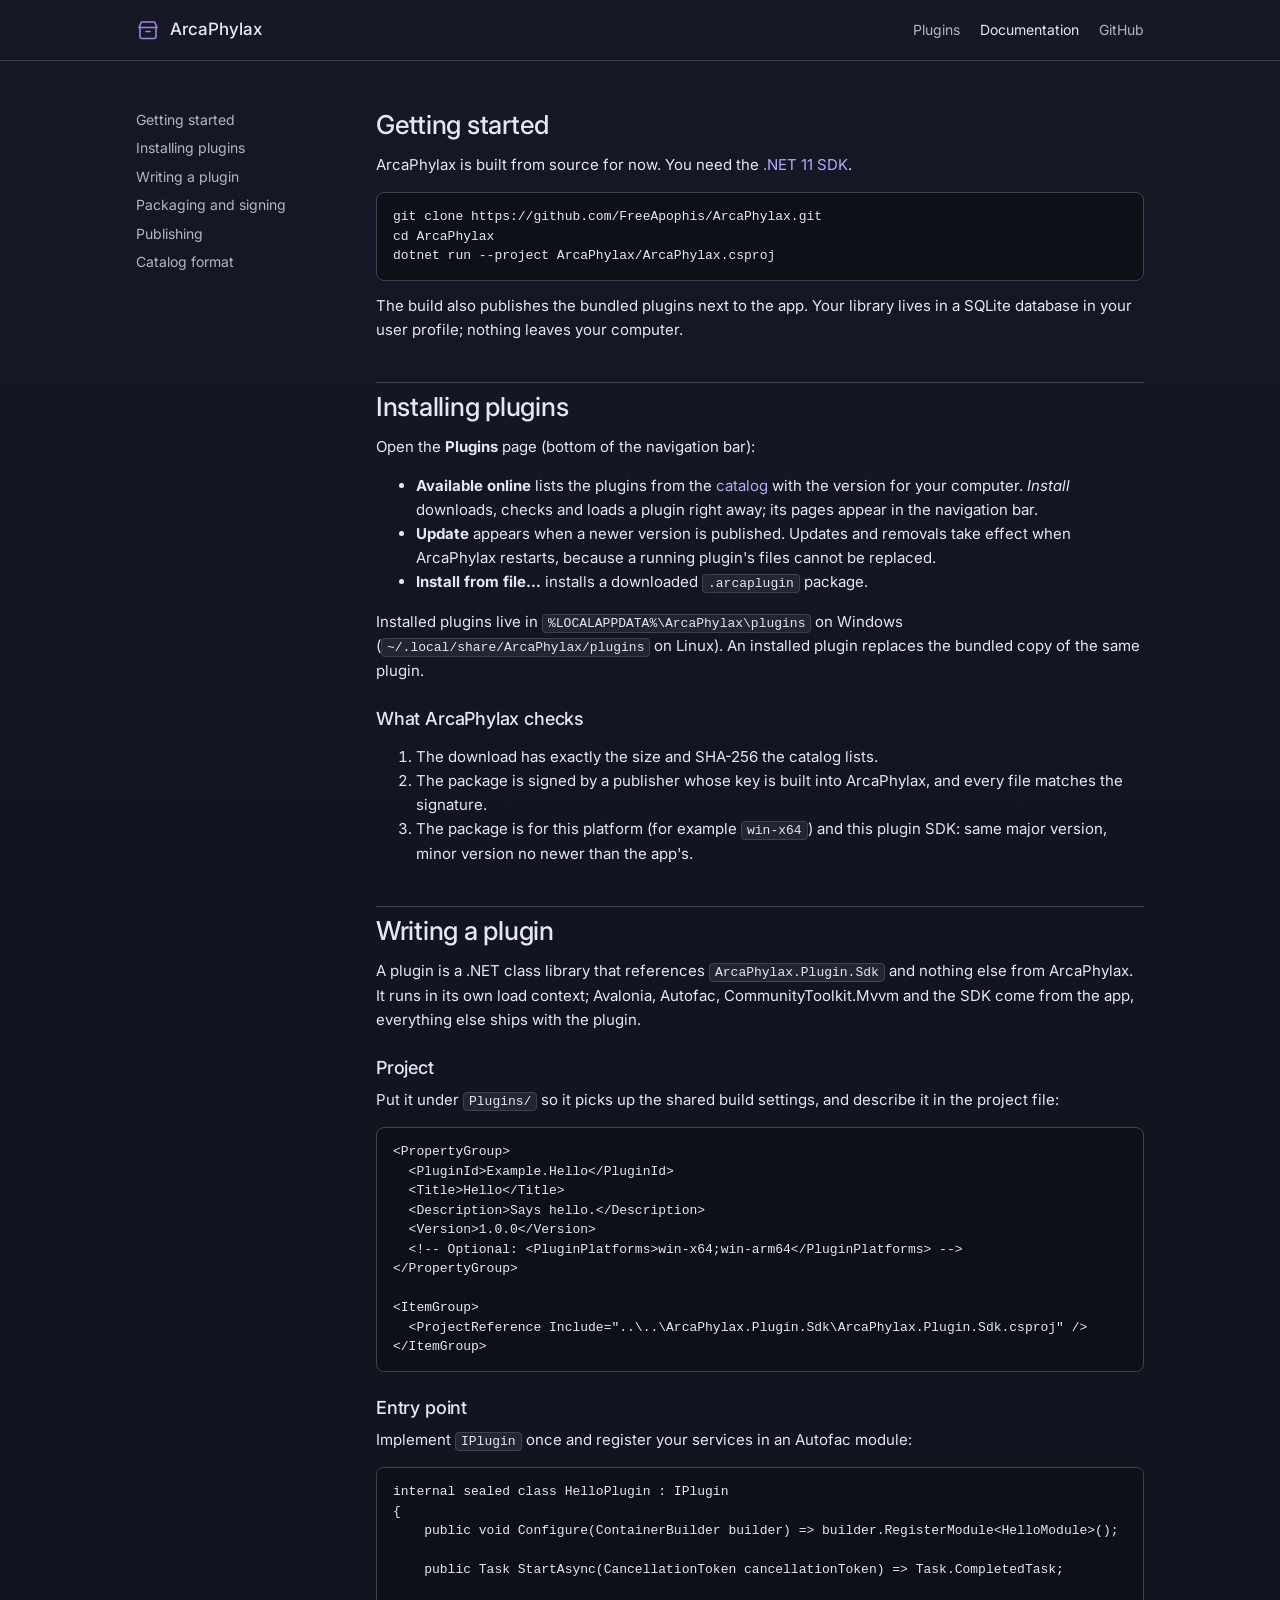
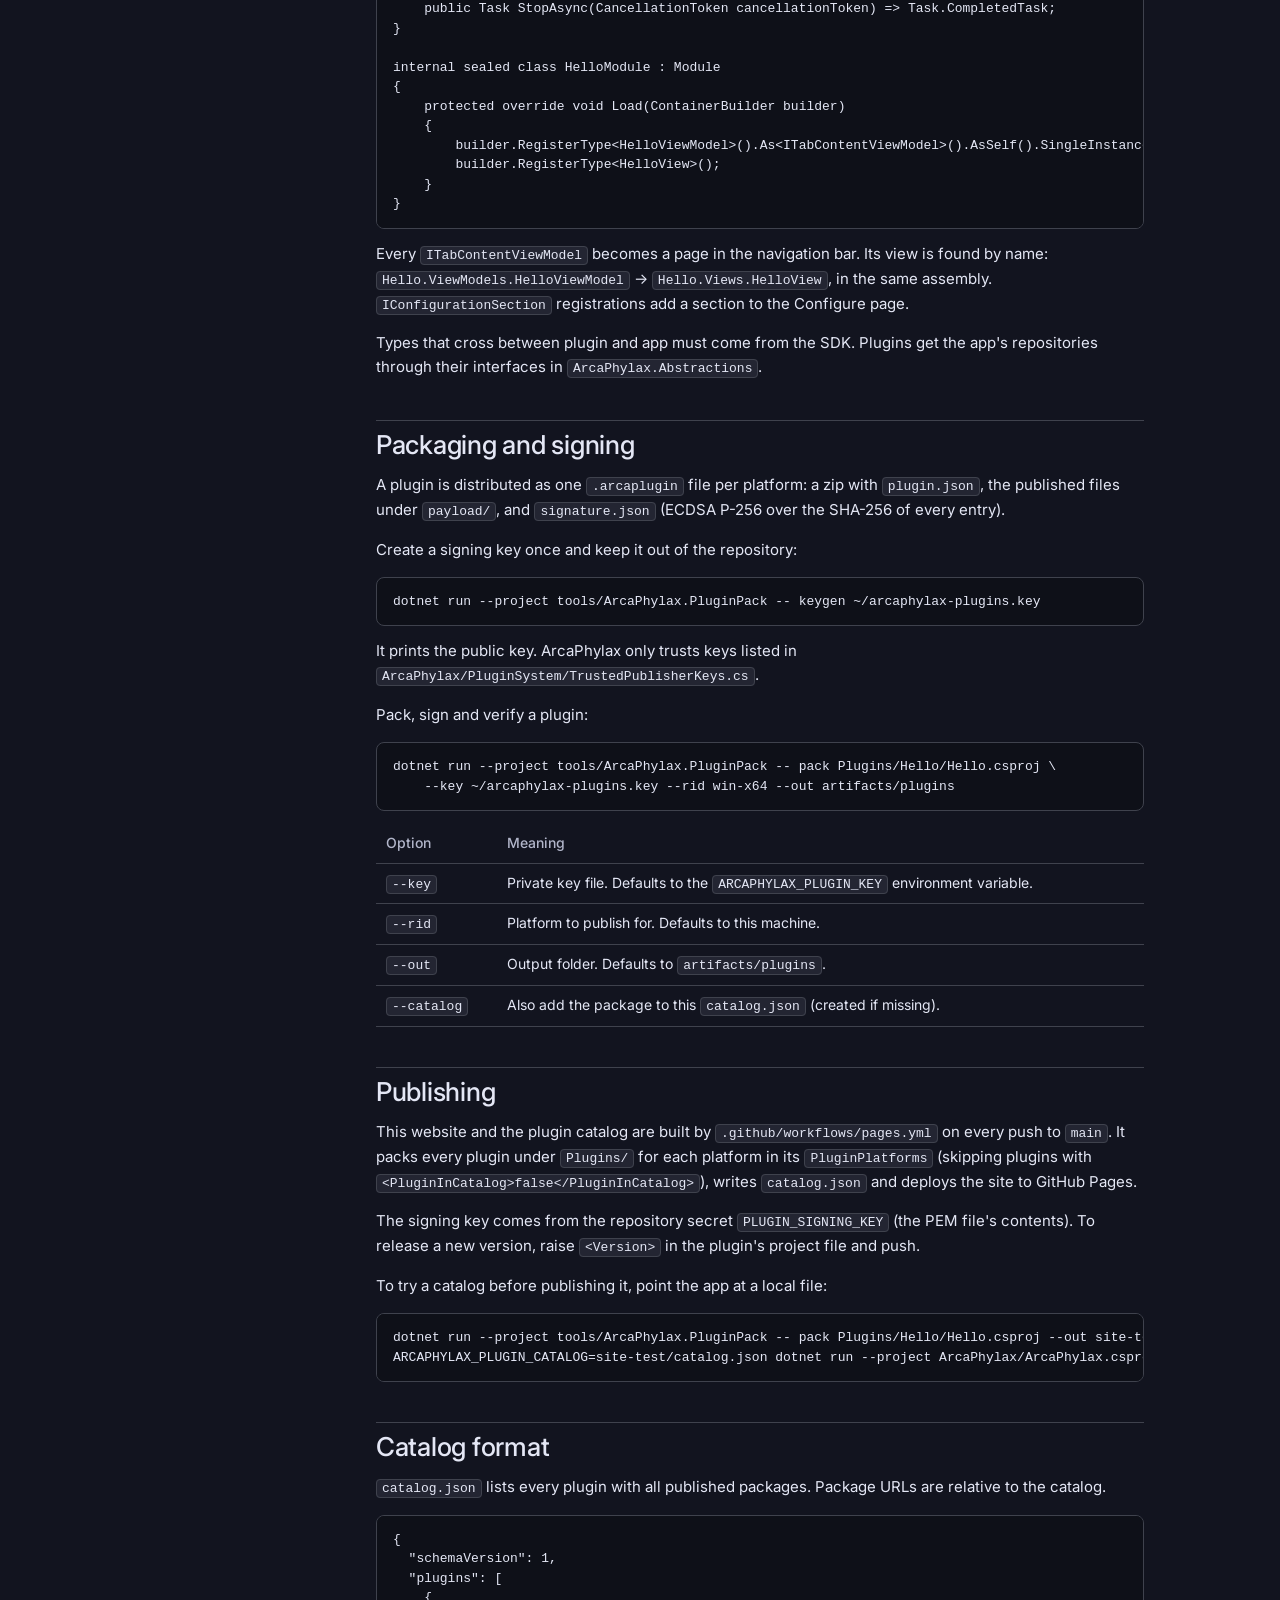
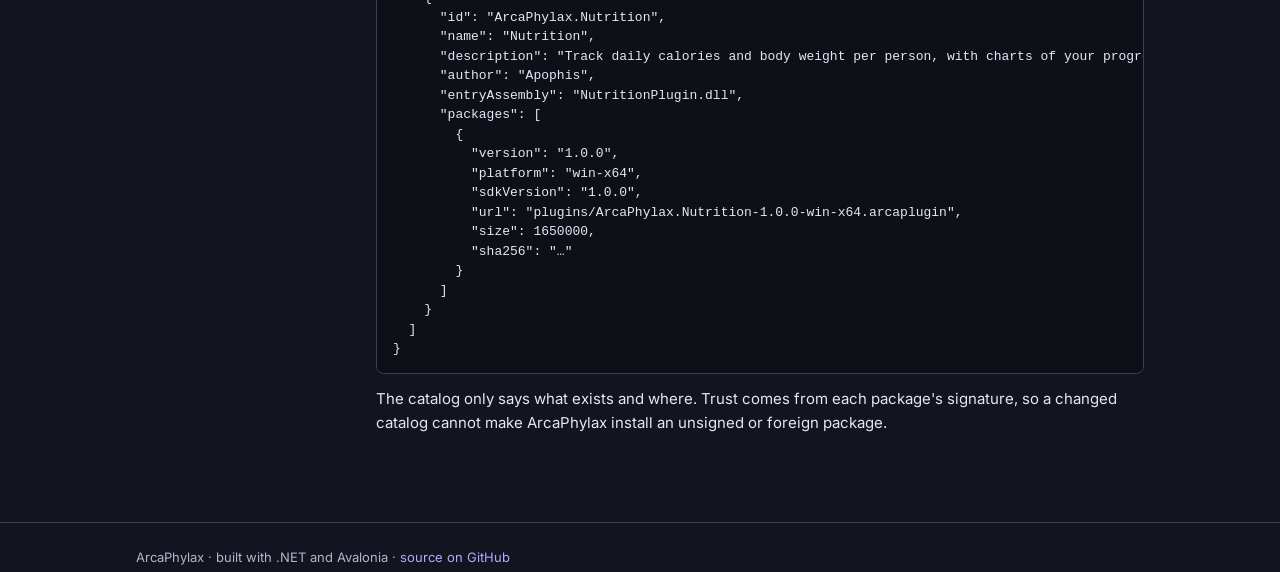
==== site/docs/index.html @ d82b2bae "Add pages and list of plugins" ====
<!doctype html>
<html lang="en">
<head>
  <meta charset="utf-8">
  <meta name="viewport" content="width=device-width, initial-scale=1">
  <title>ArcaPhylax Documentation</title>
  <meta name="description" content="Getting started with ArcaPhylax, installing plugins, and writing, signing and publishing your own.">
  <link rel="icon" href="../assets/logo.svg" type="image/svg+xml">
  <link rel="preconnect" href="https://fonts.googleapis.com">
  <link rel="preconnect" href="https://fonts.gstatic.com" crossorigin>
  <link rel="stylesheet" href="https://fonts.googleapis.com/css2?family=Inter:wght@400;500&display=swap">
  <link rel="stylesheet" href="../assets/site.css">
</head>
<body>
  <header class="site-header">
    <div class="wrap">
      <a class="brand" href="../"><img src="../assets/logo.svg" width="24" height="24" alt="">ArcaPhylax</a>
      <nav class="site-nav">
        <a href="../plugins.html">Plugins</a>
        <a href="./" aria-current="page">Documentation</a>
        <a href="https://github.com/FreeApophis/ArcaPhylax">GitHub</a>
      </nav>
    </div>
  </header>

  <main>
    <div class="wrap docs">
      <nav aria-label="Contents">
        <ol>
          <li><a href="#getting-started">Getting started</a></li>
          <li><a href="#installing-plugins">Installing plugins</a></li>
          <li><a href="#writing-a-plugin">Writing a plugin</a></li>
          <li><a href="#packaging">Packaging and signing</a></li>
          <li><a href="#publishing">Publishing</a></li>
          <li><a href="#catalog-format">Catalog format</a></li>
        </ol>
      </nav>

      <article>
        <section id="getting-started">
          <h2>Getting started</h2>
          <p>ArcaPhylax is built from source for now. You need the <a href="https://dotnet.microsoft.com/download">.NET 11 SDK</a>.</p>
<pre><code>git clone https://github.com/FreeApophis/ArcaPhylax.git
cd ArcaPhylax
dotnet run --project ArcaPhylax/ArcaPhylax.csproj</code></pre>
          <p>The build also publishes the bundled plugins next to the app. Your library lives in a SQLite database in your user profile; nothing leaves your computer.</p>
        </section>

        <section id="installing-plugins">
          <h2>Installing plugins</h2>
          <p>Open the <strong>Plugins</strong> page (bottom of the navigation bar):</p>
          <ul>
            <li><strong>Available online</strong> lists the plugins from the <a href="../plugins.html">catalog</a> with the version for your computer. <em>Install</em> downloads, checks and loads a plugin right away; its pages appear in the navigation bar.</li>
            <li><strong>Update</strong> appears when a newer version is published. Updates and removals take effect when ArcaPhylax restarts, because a running plugin's files cannot be replaced.</li>
            <li><strong>Install from file…</strong> installs a downloaded <code>.arcaplugin</code> package.</li>
          </ul>
          <p>Installed plugins live in <code>%LOCALAPPDATA%\ArcaPhylax\plugins</code> on Windows (<code>~/.local/share/ArcaPhylax/plugins</code> on Linux). An installed plugin replaces the bundled copy of the same plugin.</p>
          <h3>What ArcaPhylax checks</h3>
          <ol>
            <li>The download has exactly the size and SHA-256 the catalog lists.</li>
            <li>The package is signed by a publisher whose key is built into ArcaPhylax, and every file matches the signature.</li>
            <li>The package is for this platform (for example <code>win-x64</code>) and this plugin SDK: same major version, minor version no newer than the app's.</li>
          </ol>
        </section>

        <section id="writing-a-plugin">
          <h2>Writing a plugin</h2>
          <p>A plugin is a .NET class library that references <code>ArcaPhylax.Plugin.Sdk</code> and nothing else from ArcaPhylax. It runs in its own load context; Avalonia, Autofac, CommunityToolkit.Mvvm and the SDK come from the app, everything else ships with the plugin.</p>
          <h3>Project</h3>
          <p>Put it under <code>Plugins/</code> so it picks up the shared build settings, and describe it in the project file:</p>
<pre><code>&lt;PropertyGroup&gt;
  &lt;PluginId&gt;Example.Hello&lt;/PluginId&gt;
  &lt;Title&gt;Hello&lt;/Title&gt;
  &lt;Description&gt;Says hello.&lt;/Description&gt;
  &lt;Version&gt;1.0.0&lt;/Version&gt;
  &lt;!-- Optional: &lt;PluginPlatforms&gt;win-x64;win-arm64&lt;/PluginPlatforms&gt; --&gt;
&lt;/PropertyGroup&gt;

&lt;ItemGroup&gt;
  &lt;ProjectReference Include="..\..\ArcaPhylax.Plugin.Sdk\ArcaPhylax.Plugin.Sdk.csproj" /&gt;
&lt;/ItemGroup&gt;</code></pre>
          <h3>Entry point</h3>
          <p>Implement <code>IPlugin</code> once and register your services in an Autofac module:</p>
<pre><code>internal sealed class HelloPlugin : IPlugin
{
    public void Configure(ContainerBuilder builder) =&gt; builder.RegisterModule&lt;HelloModule&gt;();

    public Task StartAsync(CancellationToken cancellationToken) =&gt; Task.CompletedTask;

    public Task StopAsync(CancellationToken cancellationToken) =&gt; Task.CompletedTask;
}

internal sealed class HelloModule : Module
{
    protected override void Load(ContainerBuilder builder)
    {
        builder.RegisterType&lt;HelloViewModel&gt;().As&lt;ITabContentViewModel&gt;().AsSelf().SingleInstance();
        builder.RegisterType&lt;HelloView&gt;();
    }
}</code></pre>
          <p>Every <code>ITabContentViewModel</code> becomes a page in the navigation bar. Its view is found by name: <code>Hello.ViewModels.HelloViewModel</code> → <code>Hello.Views.HelloView</code>, in the same assembly. <code>IConfigurationSection</code> registrations add a section to the Configure page.</p>
          <p>Types that cross between plugin and app must come from the SDK. Plugins get the app's repositories through their interfaces in <code>ArcaPhylax.Abstractions</code>.</p>
        </section>

        <section id="packaging">
          <h2>Packaging and signing</h2>
          <p>A plugin is distributed as one <code>.arcaplugin</code> file per platform: a zip with <code>plugin.json</code>, the published files under <code>payload/</code>, and <code>signature.json</code> (ECDSA P-256 over the SHA-256 of every entry).</p>
          <p>Create a signing key once and keep it out of the repository:</p>
<pre><code>dotnet run --project tools/ArcaPhylax.PluginPack -- keygen ~/arcaphylax-plugins.key</code></pre>
          <p>It prints the public key. ArcaPhylax only trusts keys listed in <code>ArcaPhylax/PluginSystem/TrustedPublisherKeys.cs</code>.</p>
          <p>Pack, sign and verify a plugin:</p>
<pre><code>dotnet run --project tools/ArcaPhylax.PluginPack -- pack Plugins/Hello/Hello.csproj \
    --key ~/arcaphylax-plugins.key --rid win-x64 --out artifacts/plugins</code></pre>
          <table>
            <tr><th>Option</th><th>Meaning</th></tr>
            <tr><td><code>--key</code></td><td>Private key file. Defaults to the <code>ARCAPHYLAX_PLUGIN_KEY</code> environment variable.</td></tr>
            <tr><td><code>--rid</code></td><td>Platform to publish for. Defaults to this machine.</td></tr>
            <tr><td><code>--out</code></td><td>Output folder. Defaults to <code>artifacts/plugins</code>.</td></tr>
            <tr><td><code>--catalog</code></td><td>Also add the package to this <code>catalog.json</code> (created if missing).</td></tr>
          </table>
        </section>

        <section id="publishing">
          <h2>Publishing</h2>
          <p>This website and the plugin catalog are built by <code>.github/workflows/pages.yml</code> on every push to <code>main</code>. It packs every plugin under <code>Plugins/</code> for each platform in its <code>PluginPlatforms</code> (skipping plugins with <code>&lt;PluginInCatalog&gt;false&lt;/PluginInCatalog&gt;</code>), writes <code>catalog.json</code> and deploys the site to GitHub Pages.</p>
          <p>The signing key comes from the repository secret <code>PLUGIN_SIGNING_KEY</code> (the PEM file's contents). To release a new version, raise <code>&lt;Version&gt;</code> in the plugin's project file and push.</p>
          <p>To try a catalog before publishing it, point the app at a local file:</p>
<pre><code>dotnet run --project tools/ArcaPhylax.PluginPack -- pack Plugins/Hello/Hello.csproj --out site-test/plugins --catalog site-test/catalog.json
ARCAPHYLAX_PLUGIN_CATALOG=site-test/catalog.json dotnet run --project ArcaPhylax/ArcaPhylax.csproj</code></pre>
        </section>

        <section id="catalog-format">
          <h2>Catalog format</h2>
          <p><code>catalog.json</code> lists every plugin with all published packages. Package URLs are relative to the catalog.</p>
<pre><code>{
  "schemaVersion": 1,
  "plugins": [
    {
      "id": "ArcaPhylax.Nutrition",
      "name": "Nutrition",
      "description": "Track daily calories and body weight per person, with charts of your progress.",
      "author": "Apophis",
      "entryAssembly": "NutritionPlugin.dll",
      "packages": [
        {
          "version": "1.0.0",
          "platform": "win-x64",
          "sdkVersion": "1.0.0",
          "url": "plugins/ArcaPhylax.Nutrition-1.0.0-win-x64.arcaplugin",
          "size": 1650000,
          "sha256": "…"
        }
      ]
    }
  ]
}</code></pre>
          <p>The catalog only says what exists and where. Trust comes from each package's signature, so a changed catalog cannot make ArcaPhylax install an unsigned or foreign package.</p>
        </section>
      </article>
    </div>
  </main>

  <footer class="site-footer">
    <div class="wrap">ArcaPhylax · built with .NET and Avalonia · <a href="https://github.com/FreeApophis/ArcaPhylax">source on GitHub</a></div>
  </footer>
</body>
</html>
---- site/assets/site.css ----
/* ArcaPhylax website. Tokens follow the app's Nocturne theme (ArcaPhylax/Themes/ThemeBrushes.axaml):
   a near-neutral blue-grey ground, Inter at weight 500 for headings, 8px radii, and the accent used as a
   line and a glow, never as a flood. */
:root {
  color-scheme: dark;

  --neutral-300: #CFD3E5;
  --neutral-400: #B2B6CA;
  --neutral-500: #9397AB;
  --neutral-700: #595D6C;
  --neutral-800: #3F424D;
  --accent-300: #D2CEFD;
  --accent-400: #B5ABFC;
  --accent-500: #968AE0;
  --accent-900: #2B2741;
  --section: #262A60;
  --section-glow: #353B80;

  --ground-top: #161826;
  --ground-bottom: #12141F;
  --card: #232532;
  --text: #E4E7F5;
  --text-muted: var(--neutral-400);
  --line: var(--neutral-800);

  --radius-sm: 4px;
  --radius-md: 8px;
  --radius-lg: 14px;
  --font: "Inter", "Segoe UI Variable Text", "Segoe UI", system-ui, sans-serif;
  --mono: "JetBrains Mono", "Cascadia Code", Consolas, monospace;
  --page: 1040px;
}

* { box-sizing: border-box; }

html { background: var(--ground-bottom); }

body {
  margin: 0;
  min-height: 100vh;
  background: linear-gradient(var(--ground-top), var(--ground-bottom)) fixed;
  color: var(--text);
  font: 400 15px/1.6 var(--font);
  -webkit-font-smoothing: antialiased;
}

a { color: var(--accent-400); text-decoration: none; }
a:hover { color: var(--accent-300); text-decoration: underline; }

h1, h2, h3, h4 { font-weight: 500; line-height: 1.2; margin: 0 0 0.5em; letter-spacing: -0.01em; }
h1 { font-size: clamp(32px, 6vw, 46px); }
h2 { font-size: 26px; margin-top: 1.6em; }
h3 { font-size: 18px; margin-top: 1.4em; }
p { margin: 0 0 1em; }

code, pre { font-family: var(--mono); font-size: 13px; }
code { background: var(--card); border: 1px solid var(--line); border-radius: var(--radius-sm); padding: 1px 5px; }
pre {
  background: #0E1018;
  border: 1px solid var(--line);
  border-radius: var(--radius-md);
  padding: 14px 16px;
  overflow-x: auto;
  line-height: 1.5;
}
pre code { background: none; border: 0; padding: 0; }

.wrap { max-width: var(--page); margin: 0 auto; padding: 0 16px; }

/* Header */
.site-header { border-bottom: 1px solid var(--line); }
.site-header .wrap { display: flex; align-items: center; gap: 24px; height: 60px; }
.brand { display: flex; align-items: center; gap: 10px; color: var(--text); font-weight: 500; font-size: 17px; }
.brand:hover { color: var(--text); text-decoration: none; }
.brand svg { color: var(--accent-500); }
.site-nav { display: flex; gap: 20px; margin-left: auto; font-size: 14px; }
.site-nav a { color: var(--text-muted); }
.site-nav a:hover, .site-nav a[aria-current="page"] { color: var(--text); text-decoration: none; }

/* Hero: the one full-bleed section band Nocturne allows. */
.hero {
  background: radial-gradient(120% 140% at 20% 0%, var(--section-glow), var(--section) 55%, var(--ground-top));
  border-bottom: 1px solid var(--line);
  padding: 72px 0 64px;
}
.hero p.lead { font-size: 18px; color: var(--neutral-300); max-width: 620px; }
.eyebrow { color: var(--accent-300); font-size: 13px; letter-spacing: 0.08em; text-transform: uppercase; margin-bottom: 12px; }

/* Buttons: primary is an accent outline, never a fill. */
.actions { display: flex; flex-wrap: wrap; gap: 12px; margin-top: 28px; }
.button {
  display: inline-flex; align-items: center; gap: 8px;
  padding: 8px 16px;
  border-radius: var(--radius-md);
  border: 1px solid var(--neutral-700);
  color: var(--text);
  font-size: 14px; font-weight: 500;
}
.button:hover { text-decoration: none; color: var(--text); border-color: var(--neutral-500); }
.button.primary { border-color: var(--accent-500); box-shadow: 0 0 18px -6px var(--accent-500); }
.button.primary:hover { border-color: var(--accent-400); box-shadow: 0 0 22px -4px var(--accent-500); }

main { padding: 48px 0 72px; }

.grid { display: grid; gap: 16px; grid-template-columns: repeat(auto-fill, minmax(280px, 1fr)); }
.card {
  background: var(--card);
  border-radius: var(--radius-md);
  box-shadow: 0 0 0 1px var(--line);
  padding: 18px 20px;
}
.card h3 { margin-top: 0; font-size: 16px; }
.card p { color: var(--text-muted); font-size: 14px; margin: 0; }

.muted { color: var(--text-muted); }
.small { font-size: 13px; }

/* Plugin list */
.plugin { display: flex; flex-direction: column; gap: 10px; }
.plugin header { display: flex; align-items: baseline; gap: 10px; }
.plugin header h3 { margin: 0; }
.plugin .version { color: var(--text-muted); font-size: 13px; }
.platforms { display: flex; flex-wrap: wrap; gap: 6px; }
.platform {
  display: inline-flex; gap: 6px; align-items: center;
  font-size: 12px; padding: 2px 8px;
  border: 1px solid var(--line); border-radius: 999px;
  color: var(--neutral-300);
}
.platform:hover { border-color: var(--accent-500); color: var(--text); text-decoration: none; }
.platform .size { color: var(--text-muted); }
.notice { border-left: 2px solid var(--accent-500); padding: 10px 14px; background: var(--accent-900); border-radius: 0 var(--radius-md) var(--radius-md) 0; }

/* Docs */
.docs { display: grid; grid-template-columns: 200px minmax(0, 1fr); gap: 40px; }
.docs nav { position: sticky; top: 24px; align-self: start; font-size: 14px; }
.docs nav ol { list-style: none; margin: 0; padding: 0; display: grid; gap: 6px; }
.docs nav a { color: var(--text-muted); }
.docs nav a:hover { color: var(--text); }
.docs article h2:first-child { margin-top: 0; }
.docs article section + section { border-top: 1px solid var(--line); margin-top: 40px; padding-top: 8px; }
table { border-collapse: collapse; width: 100%; font-size: 14px; margin-bottom: 1em; }
th, td { text-align: left; padding: 8px 10px; border-bottom: 1px solid var(--line); vertical-align: top; }
th { font-weight: 500; color: var(--text-muted); }

.site-footer { border-top: 1px solid var(--line); padding: 24px 0; color: var(--text-muted); font-size: 13px; }

@media (max-width: 720px) {
  .site-header .wrap { gap: 12px; }
  .site-nav { gap: 14px; }
  .hero { padding: 48px 0 40px; }
  .docs { grid-template-columns: 1fr; gap: 16px; }
  .docs nav { position: static; }
  .docs nav ol { display: flex; flex-wrap: wrap; gap: 6px 14px; }
}
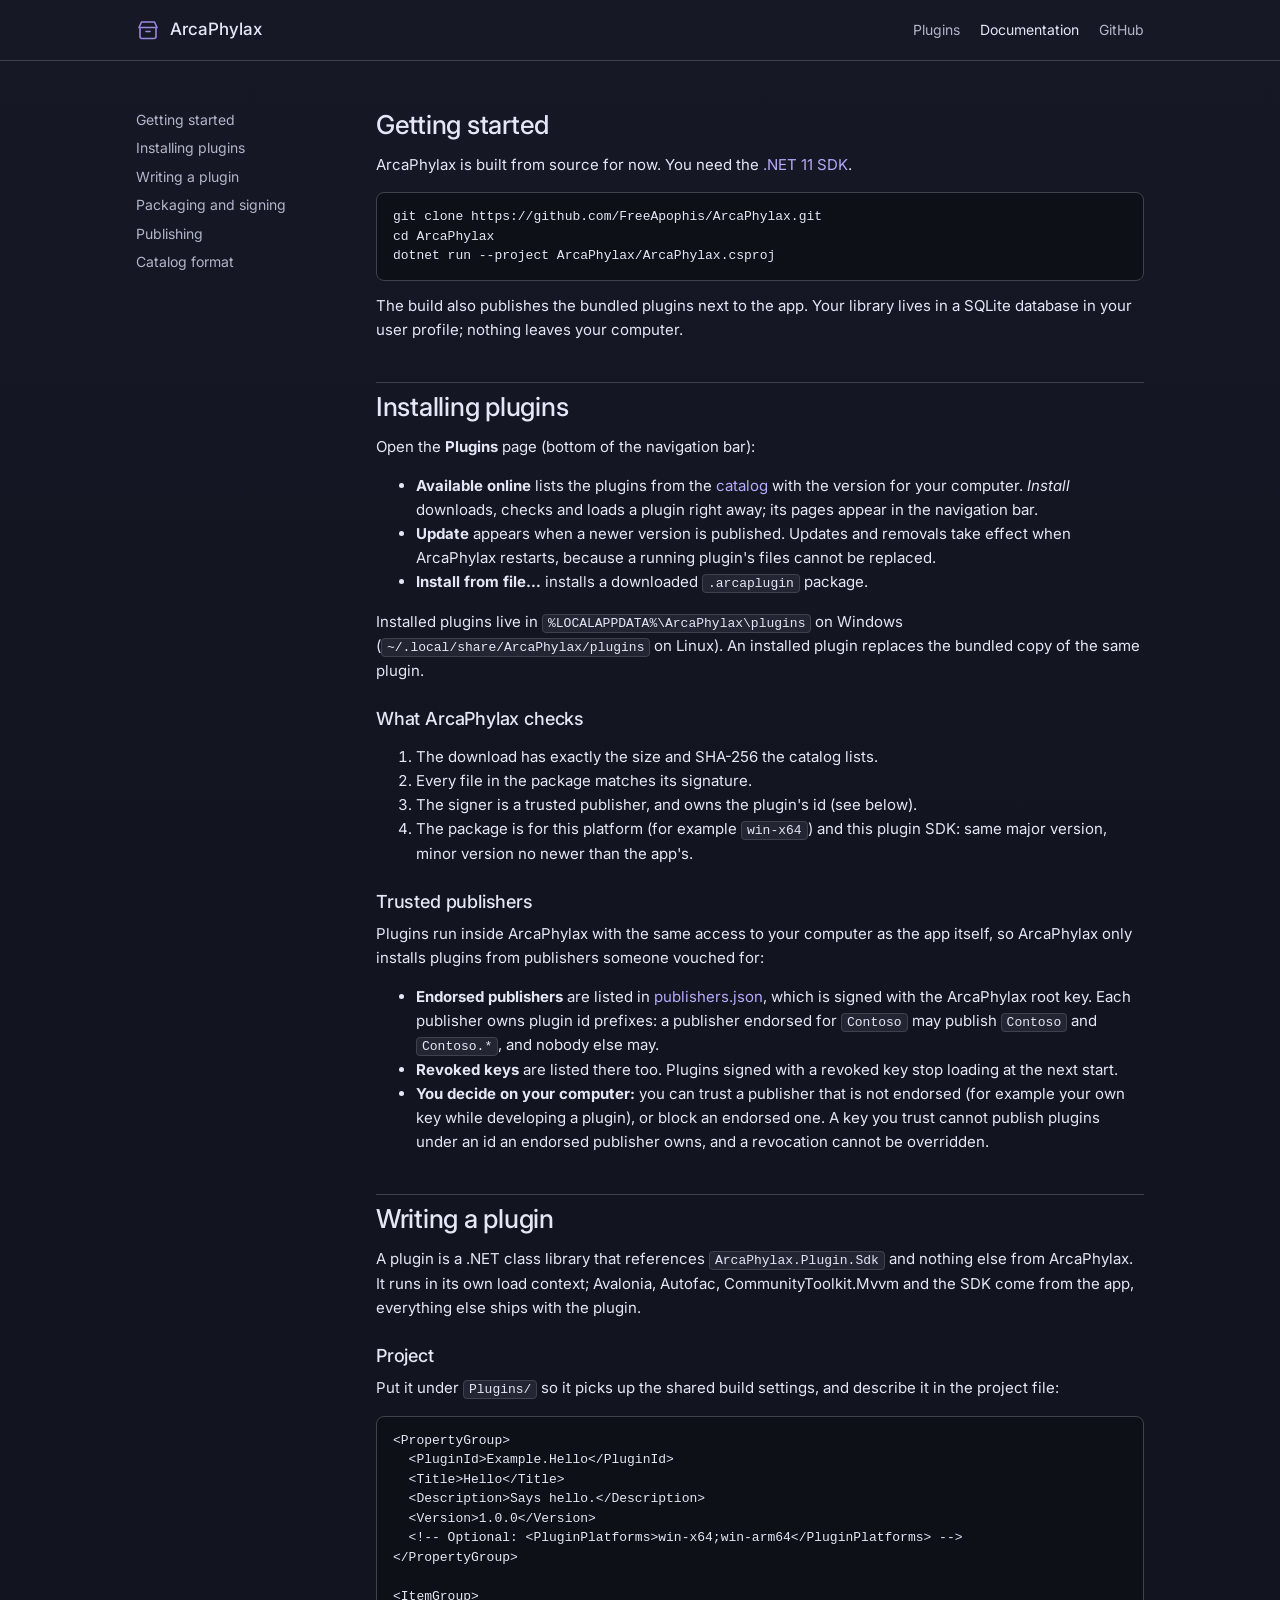
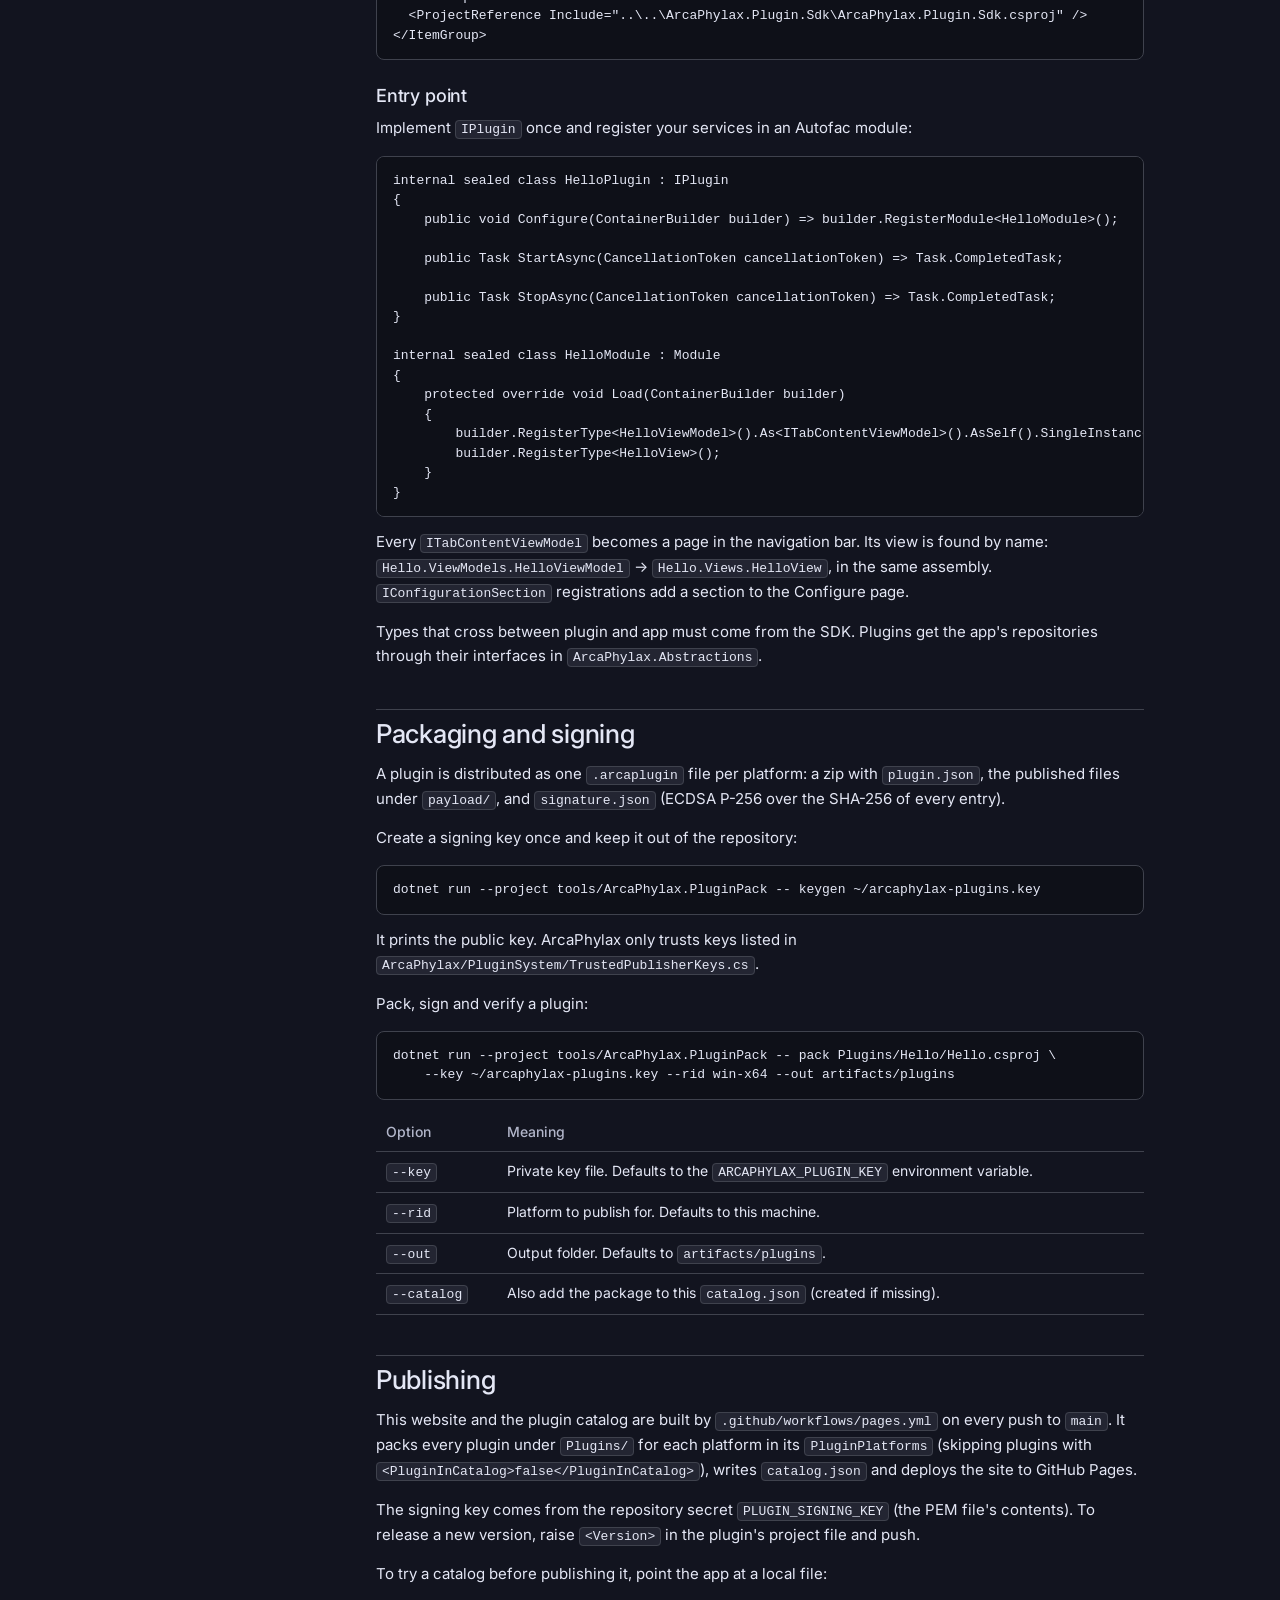
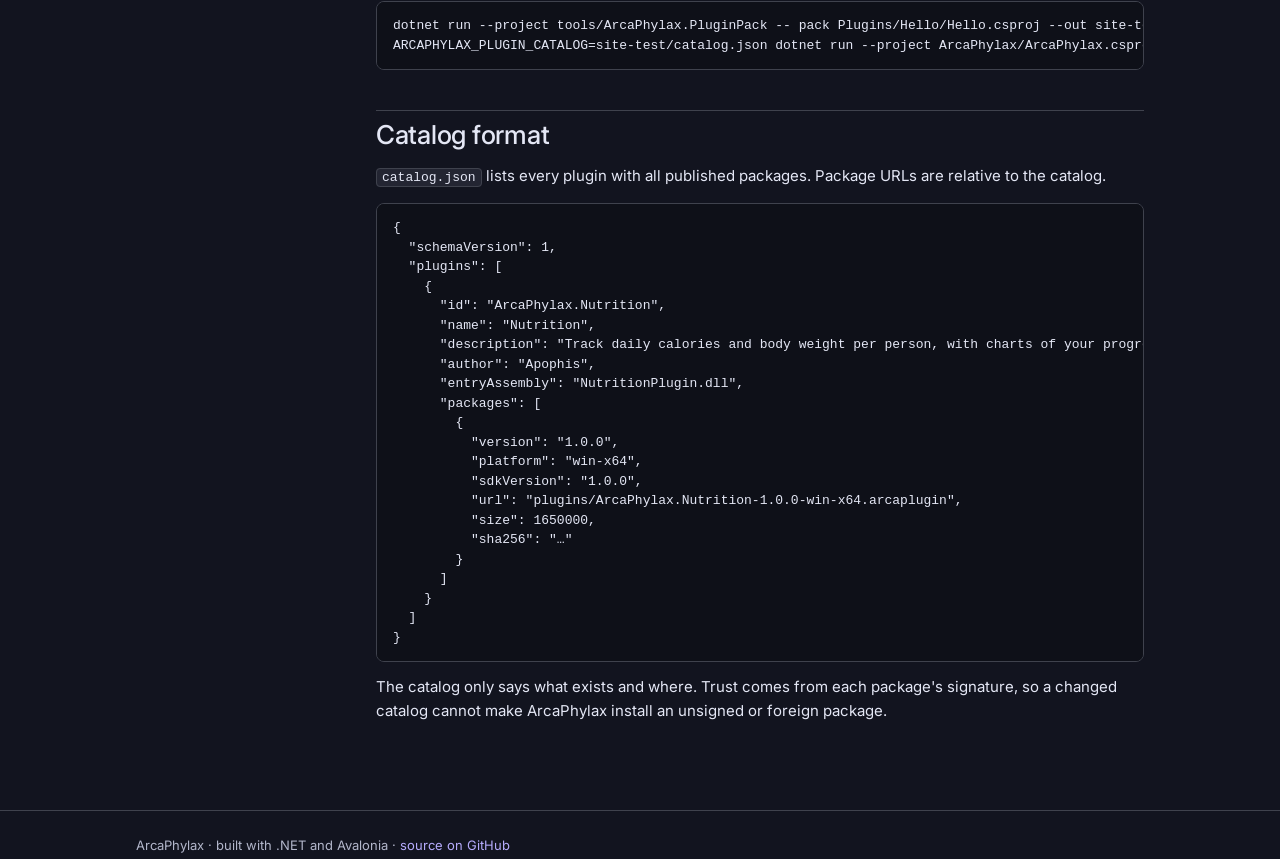
==== commit 1746d474: "The app now decides which publishers it trusts by the root key" ====
--- a/site/docs/index.html
+++ b/site/docs/index.html
@@ -58,9 +58,17 @@
           <h3>What ArcaPhylax checks</h3>
           <ol>
             <li>The download has exactly the size and SHA-256 the catalog lists.</li>
-            <li>The package is signed by a publisher whose key is built into ArcaPhylax, and every file matches the signature.</li>
+            <li>Every file in the package matches its signature.</li>
+            <li>The signer is a trusted publisher, and owns the plugin's id (see below).</li>
             <li>The package is for this platform (for example <code>win-x64</code>) and this plugin SDK: same major version, minor version no newer than the app's.</li>
           </ol>
+          <h3>Trusted publishers</h3>
+          <p>Plugins run inside ArcaPhylax with the same access to your computer as the app itself, so ArcaPhylax only installs plugins from publishers someone vouched for:</p>
+          <ul>
+            <li><strong>Endorsed publishers</strong> are listed in <a href="../publishers.json">publishers.json</a>, which is signed with the ArcaPhylax root key. Each publisher owns plugin id prefixes: a publisher endorsed for <code>Contoso</code> may publish <code>Contoso</code> and <code>Contoso.*</code>, and nobody else may.</li>
+            <li><strong>Revoked keys</strong> are listed there too. Plugins signed with a revoked key stop loading at the next start.</li>
+            <li><strong>You decide on your computer:</strong> you can trust a publisher that is not endorsed (for example your own key while developing a plugin), or block an endorsed one. A key you trust cannot publish plugins under an id an endorsed publisher owns, and a revocation cannot be overridden.</li>
+          </ul>
         </section>
 
         <section id="writing-a-plugin">
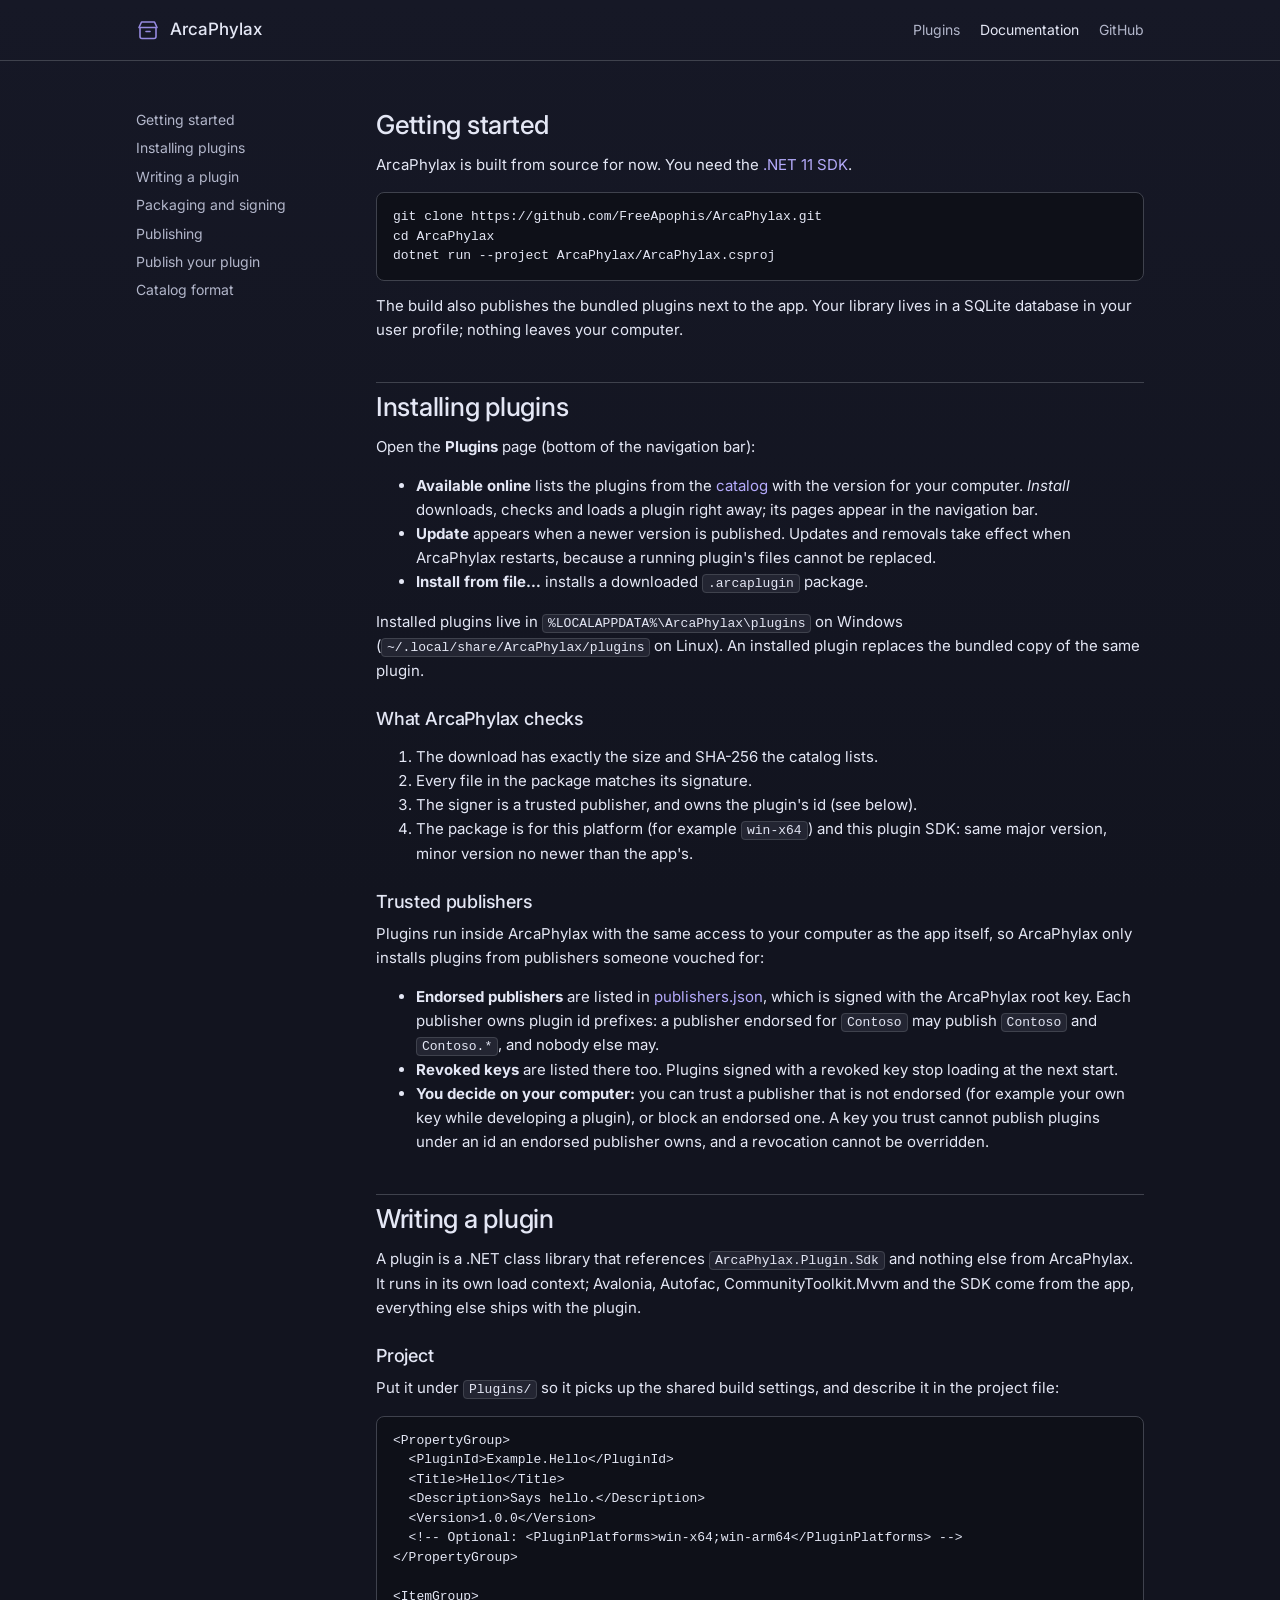
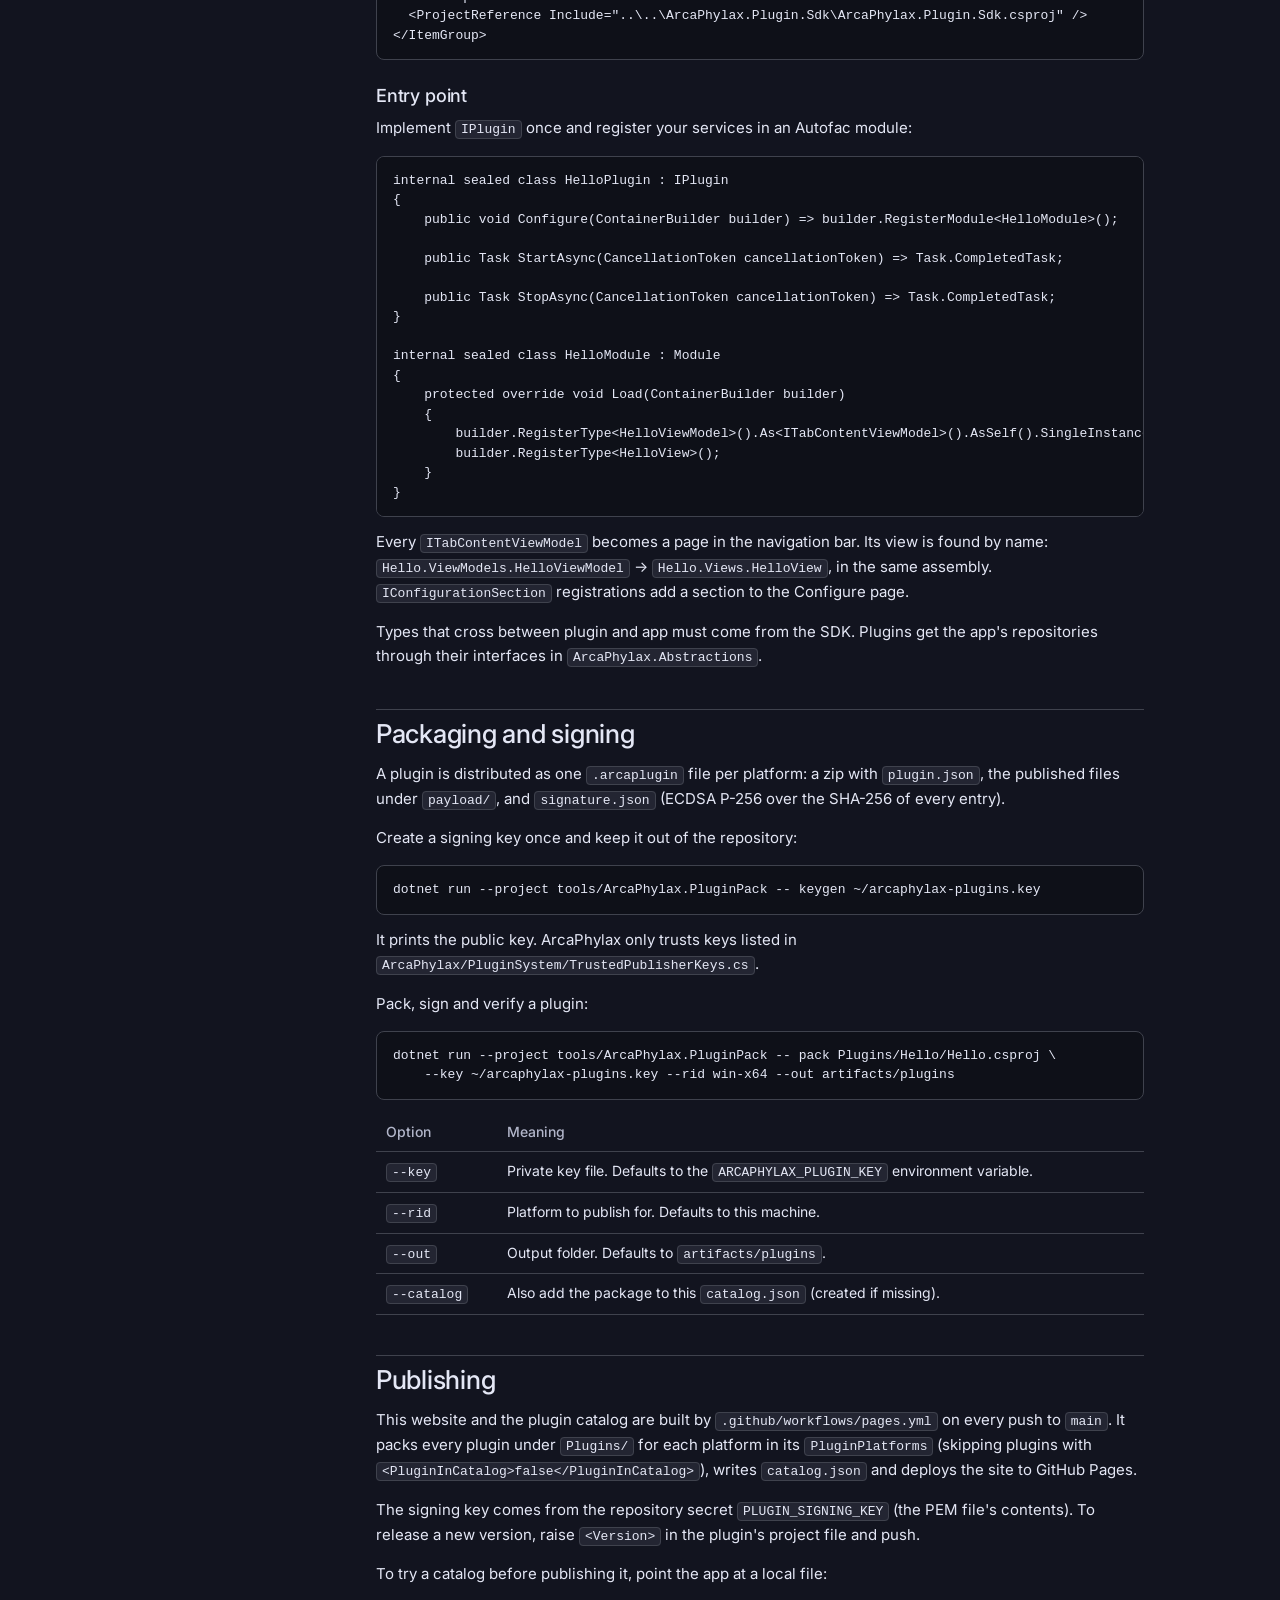
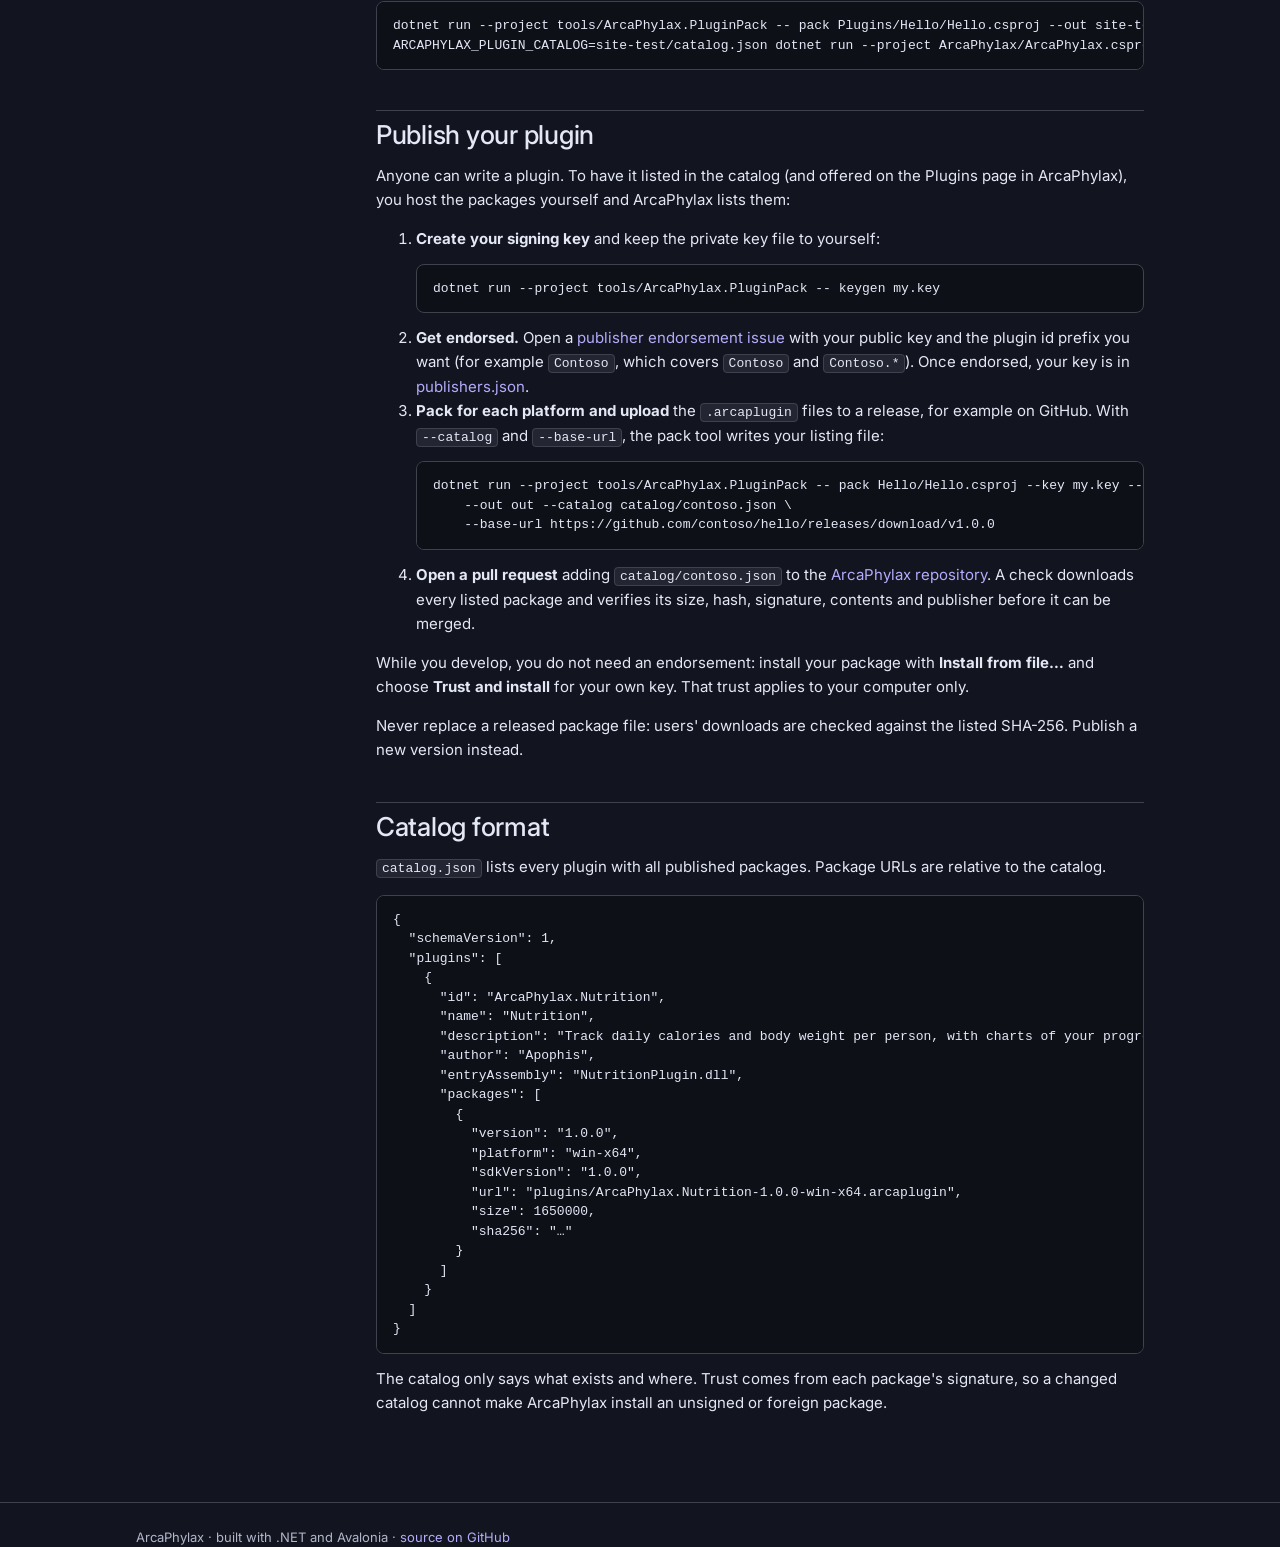
==== commit d189d039: "other publishers' plugins can now be listed in the catalog through a PR" ====
--- a/site/docs/index.html
+++ b/site/docs/index.html
@@ -32,6 +32,7 @@
           <li><a href="#writing-a-plugin">Writing a plugin</a></li>
           <li><a href="#packaging">Packaging and signing</a></li>
           <li><a href="#publishing">Publishing</a></li>
+          <li><a href="#publish-your-plugin">Publish your plugin</a></li>
           <li><a href="#catalog-format">Catalog format</a></li>
         </ol>
       </nav>
@@ -135,6 +136,31 @@
           <p>To try a catalog before publishing it, point the app at a local file:</p>
 <pre><code>dotnet run --project tools/ArcaPhylax.PluginPack -- pack Plugins/Hello/Hello.csproj --out site-test/plugins --catalog site-test/catalog.json
 ARCAPHYLAX_PLUGIN_CATALOG=site-test/catalog.json dotnet run --project ArcaPhylax/ArcaPhylax.csproj</code></pre>
+        </section>
+
+        <section id="publish-your-plugin">
+          <h2>Publish your plugin</h2>
+          <p>Anyone can write a plugin. To have it listed in the catalog (and offered on the Plugins page in ArcaPhylax), you host the packages yourself and ArcaPhylax lists them:</p>
+          <ol>
+            <li>
+              <strong>Create your signing key</strong> and keep the private key file to yourself:
+<pre><code>dotnet run --project tools/ArcaPhylax.PluginPack -- keygen my.key</code></pre>
+            </li>
+            <li>
+              <strong>Get endorsed.</strong> Open a <a href="https://github.com/FreeApophis/ArcaPhylax/issues/new?template=publisher-endorsement.yml">publisher endorsement issue</a> with your public key and the plugin id prefix you want (for example <code>Contoso</code>, which covers <code>Contoso</code> and <code>Contoso.*</code>). Once endorsed, your key is in <a href="../publishers.json">publishers.json</a>.
+            </li>
+            <li>
+              <strong>Pack for each platform and upload</strong> the <code>.arcaplugin</code> files to a release, for example on GitHub. With <code>--catalog</code> and <code>--base-url</code>, the pack tool writes your listing file:
+<pre><code>dotnet run --project tools/ArcaPhylax.PluginPack -- pack Hello/Hello.csproj --key my.key --rid win-x64 \
+    --out out --catalog catalog/contoso.json \
+    --base-url https://github.com/contoso/hello/releases/download/v1.0.0</code></pre>
+            </li>
+            <li>
+              <strong>Open a pull request</strong> adding <code>catalog/contoso.json</code> to the <a href="https://github.com/FreeApophis/ArcaPhylax">ArcaPhylax repository</a>. A check downloads every listed package and verifies its size, hash, signature, contents and publisher before it can be merged.
+            </li>
+          </ol>
+          <p>While you develop, you do not need an endorsement: install your package with <strong>Install from file…</strong> and choose <strong>Trust and install</strong> for your own key. That trust applies to your computer only.</p>
+          <p>Never replace a released package file: users' downloads are checked against the listed SHA-256. Publish a new version instead.</p>
         </section>
 
         <section id="catalog-format">
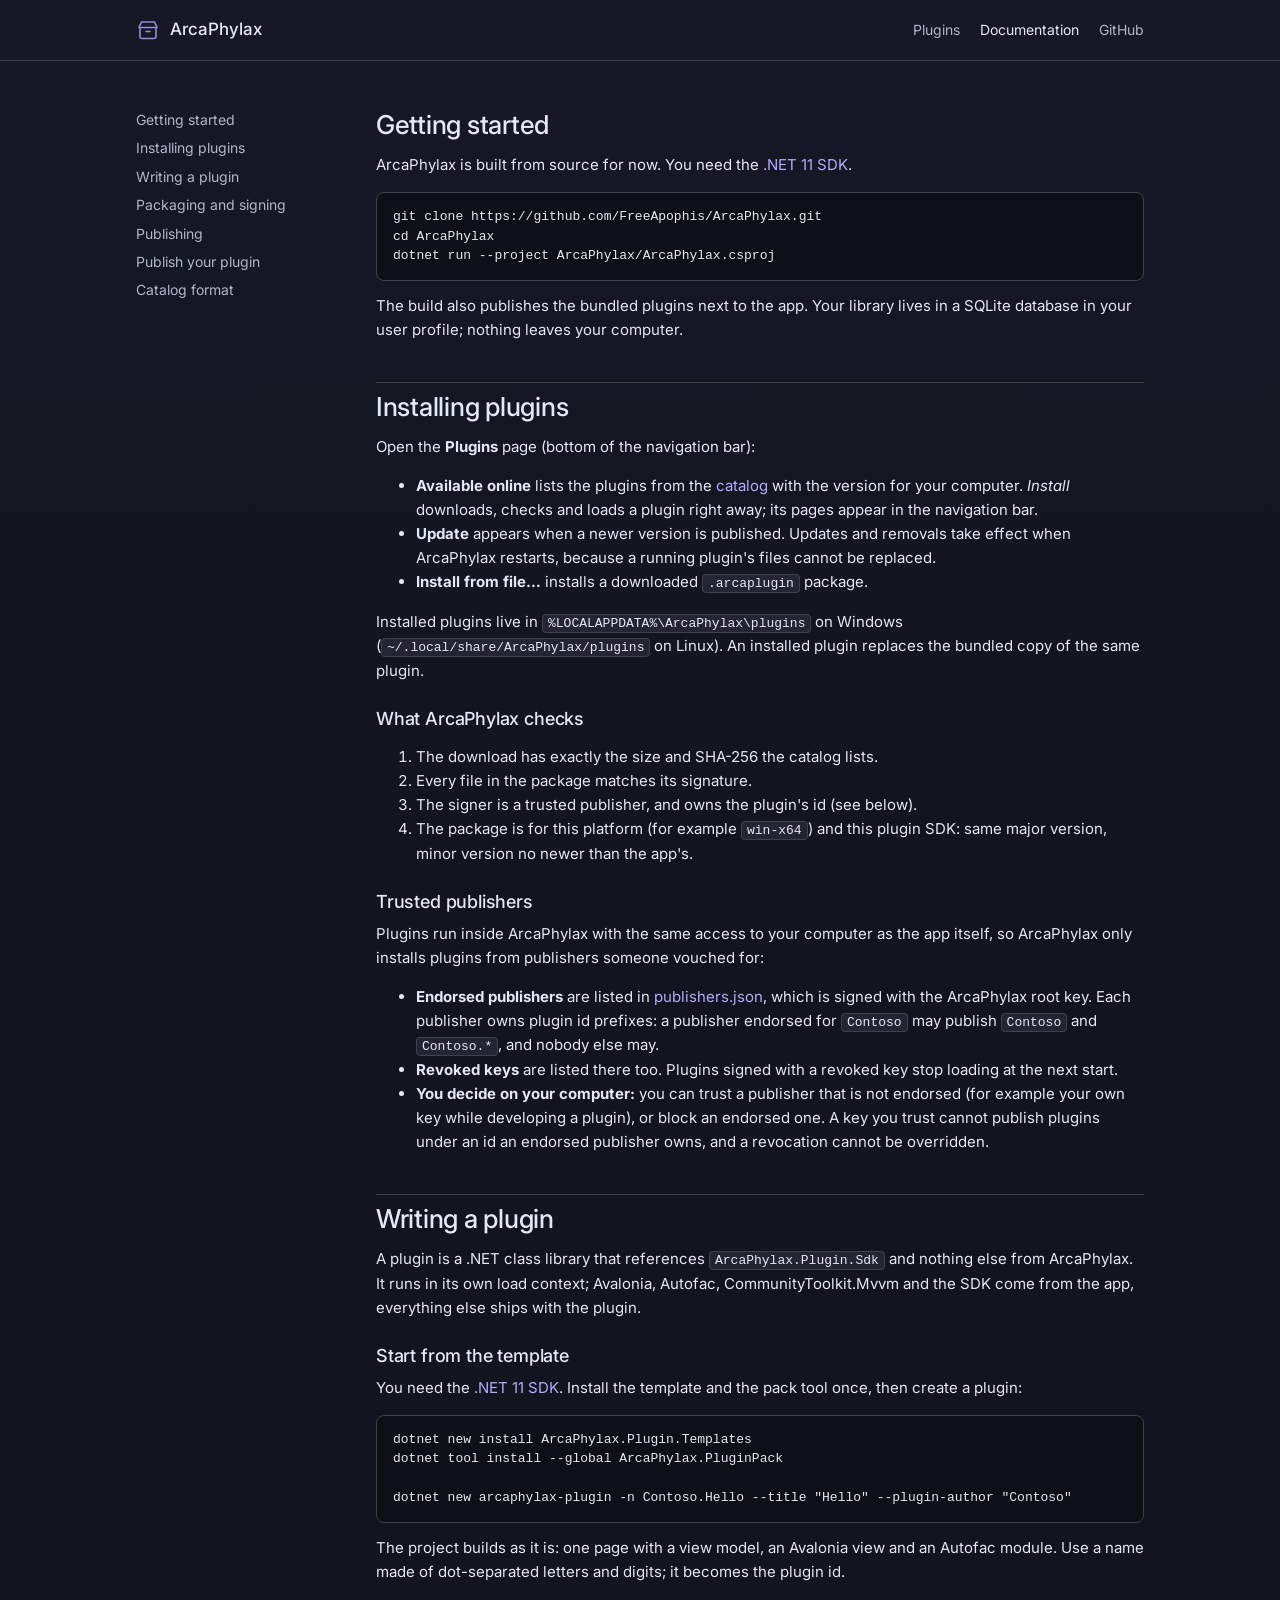
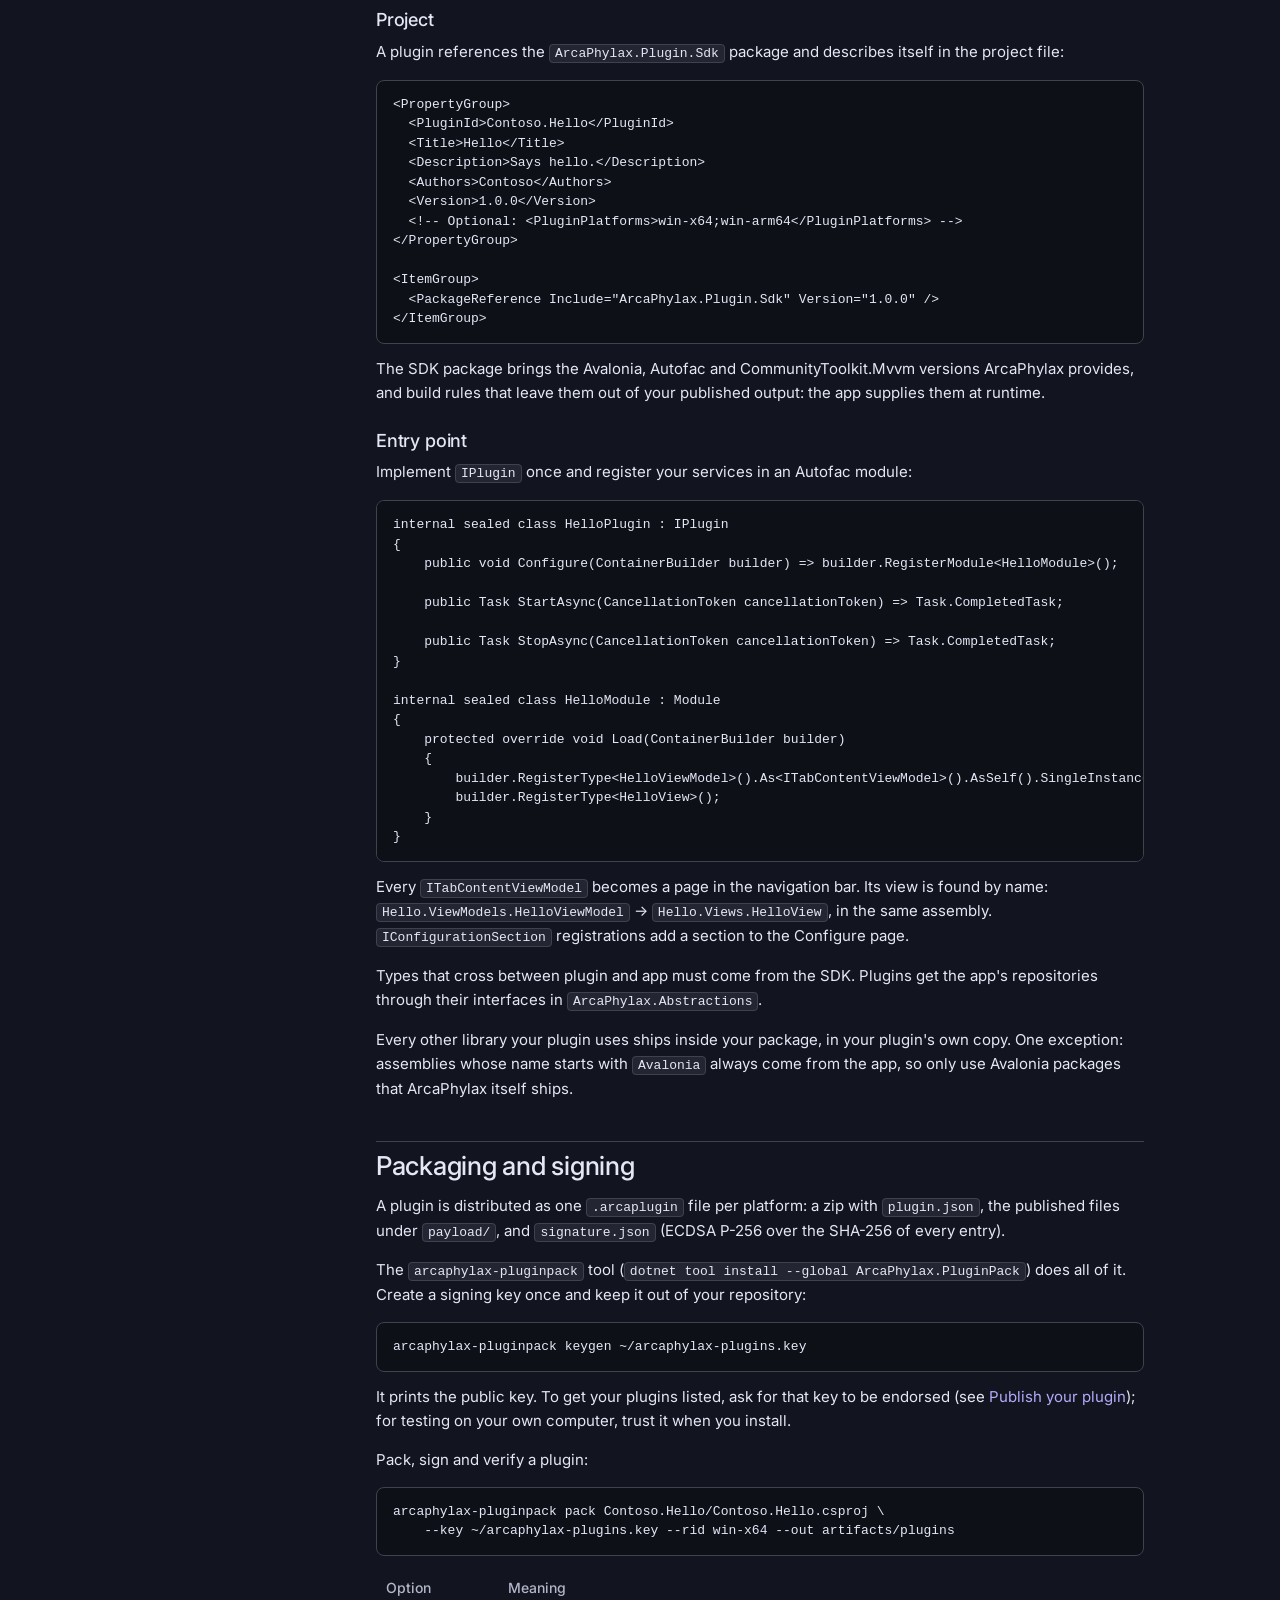
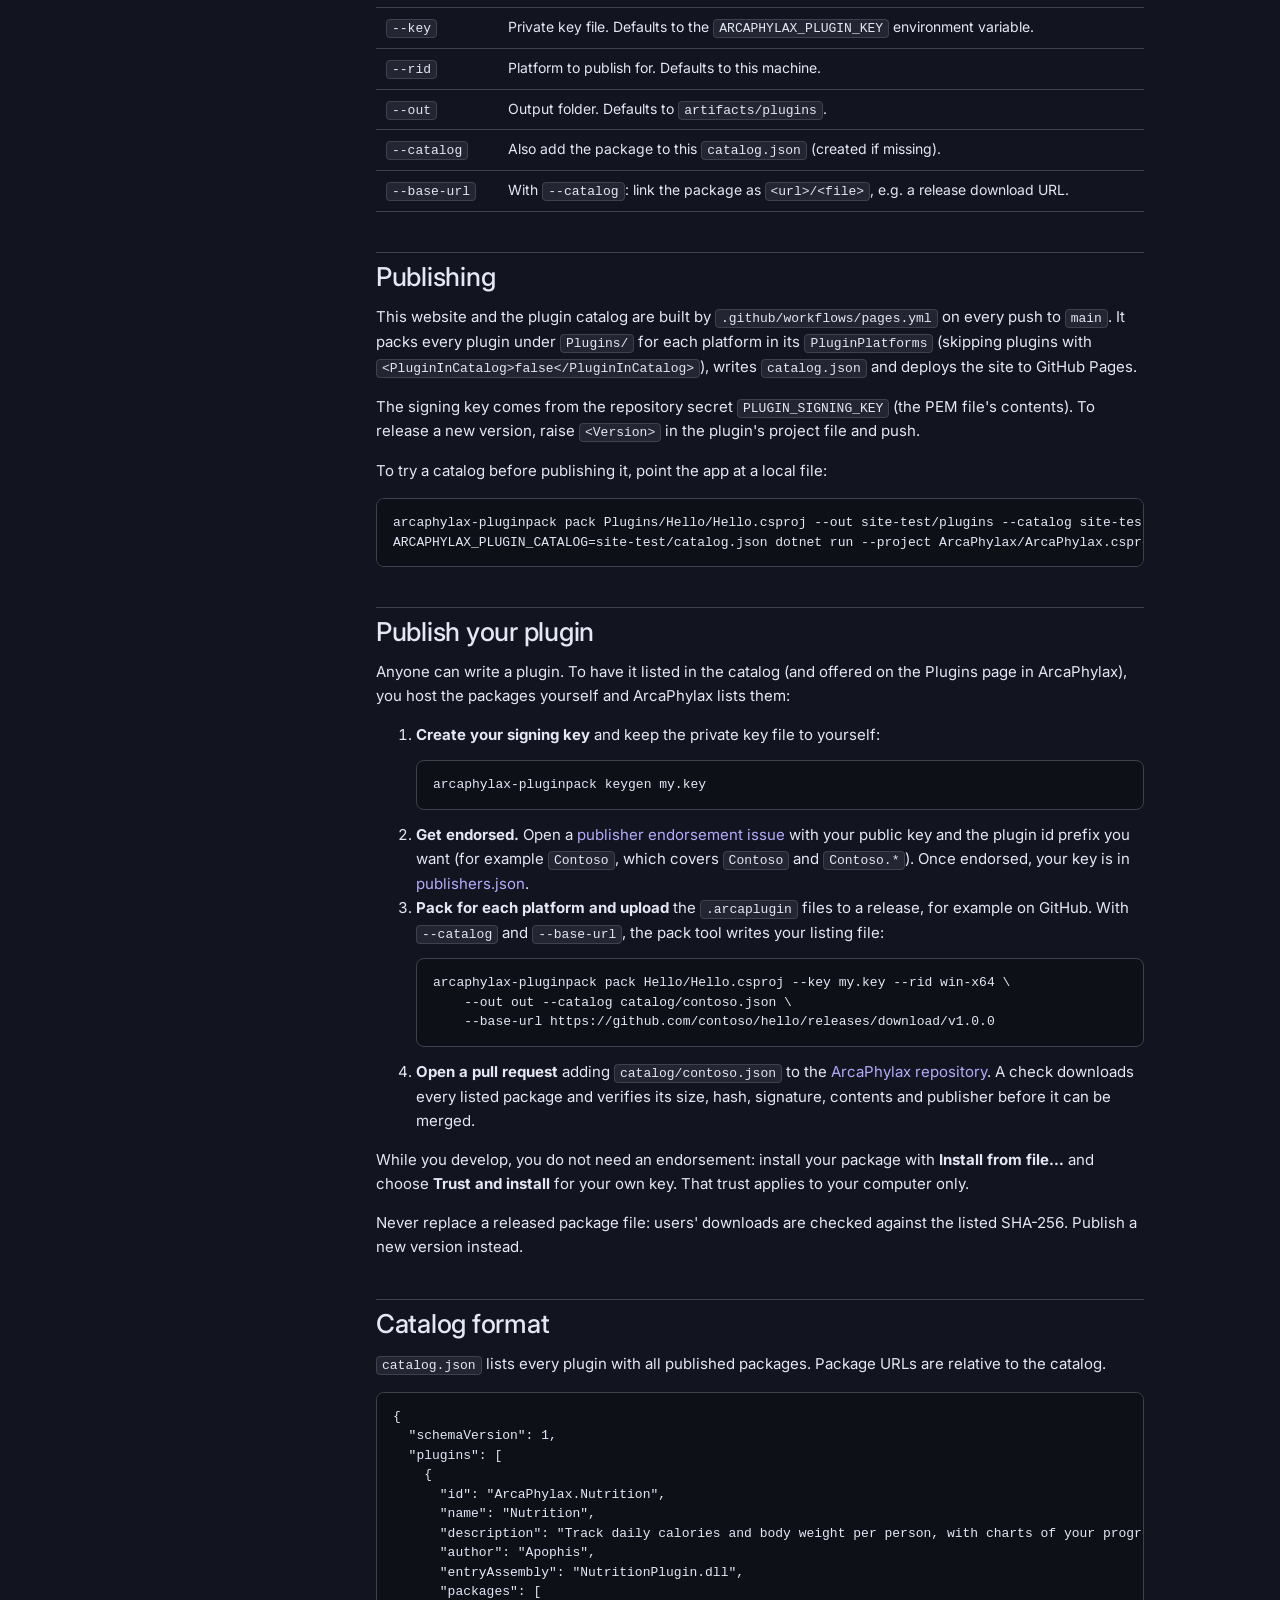
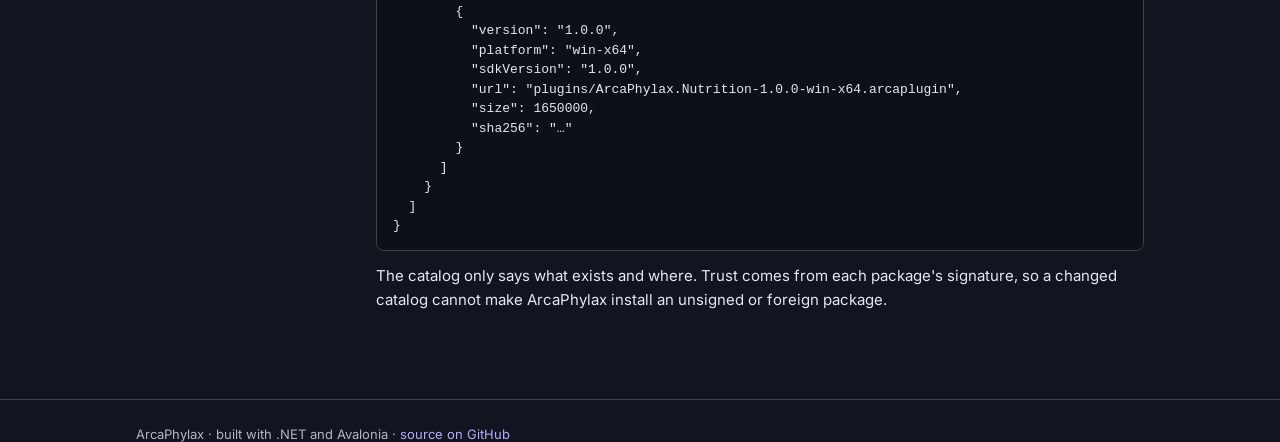
==== commit 3e1eec25: "Add Plugin SDK for developers" ====
--- a/site/docs/index.html
+++ b/site/docs/index.html
@@ -75,19 +75,28 @@
         <section id="writing-a-plugin">
           <h2>Writing a plugin</h2>
           <p>A plugin is a .NET class library that references <code>ArcaPhylax.Plugin.Sdk</code> and nothing else from ArcaPhylax. It runs in its own load context; Avalonia, Autofac, CommunityToolkit.Mvvm and the SDK come from the app, everything else ships with the plugin.</p>
+          <h3>Start from the template</h3>
+          <p>You need the <a href="https://dotnet.microsoft.com/download">.NET 11 SDK</a>. Install the template and the pack tool once, then create a plugin:</p>
+<pre><code>dotnet new install ArcaPhylax.Plugin.Templates
+dotnet tool install --global ArcaPhylax.PluginPack
+
+dotnet new arcaphylax-plugin -n Contoso.Hello --title "Hello" --plugin-author "Contoso"</code></pre>
+          <p>The project builds as it is: one page with a view model, an Avalonia view and an Autofac module. Use a name made of dot-separated letters and digits; it becomes the plugin id.</p>
           <h3>Project</h3>
-          <p>Put it under <code>Plugins/</code> so it picks up the shared build settings, and describe it in the project file:</p>
+          <p>A plugin references the <code>ArcaPhylax.Plugin.Sdk</code> package and describes itself in the project file:</p>
 <pre><code>&lt;PropertyGroup&gt;
-  &lt;PluginId&gt;Example.Hello&lt;/PluginId&gt;
+  &lt;PluginId&gt;Contoso.Hello&lt;/PluginId&gt;
   &lt;Title&gt;Hello&lt;/Title&gt;
   &lt;Description&gt;Says hello.&lt;/Description&gt;
+  &lt;Authors&gt;Contoso&lt;/Authors&gt;
   &lt;Version&gt;1.0.0&lt;/Version&gt;
   &lt;!-- Optional: &lt;PluginPlatforms&gt;win-x64;win-arm64&lt;/PluginPlatforms&gt; --&gt;
 &lt;/PropertyGroup&gt;
 
 &lt;ItemGroup&gt;
-  &lt;ProjectReference Include="..\..\ArcaPhylax.Plugin.Sdk\ArcaPhylax.Plugin.Sdk.csproj" /&gt;
+  &lt;PackageReference Include="ArcaPhylax.Plugin.Sdk" Version="1.0.0" /&gt;
 &lt;/ItemGroup&gt;</code></pre>
+          <p>The SDK package brings the Avalonia, Autofac and CommunityToolkit.Mvvm versions ArcaPhylax provides, and build rules that leave them out of your published output: the app supplies them at runtime.</p>
           <h3>Entry point</h3>
           <p>Implement <code>IPlugin</code> once and register your services in an Autofac module:</p>
 <pre><code>internal sealed class HelloPlugin : IPlugin
@@ -109,16 +118,17 @@
 }</code></pre>
           <p>Every <code>ITabContentViewModel</code> becomes a page in the navigation bar. Its view is found by name: <code>Hello.ViewModels.HelloViewModel</code> → <code>Hello.Views.HelloView</code>, in the same assembly. <code>IConfigurationSection</code> registrations add a section to the Configure page.</p>
           <p>Types that cross between plugin and app must come from the SDK. Plugins get the app's repositories through their interfaces in <code>ArcaPhylax.Abstractions</code>.</p>
+          <p>Every other library your plugin uses ships inside your package, in your plugin's own copy. One exception: assemblies whose name starts with <code>Avalonia</code> always come from the app, so only use Avalonia packages that ArcaPhylax itself ships.</p>
         </section>
 
         <section id="packaging">
           <h2>Packaging and signing</h2>
           <p>A plugin is distributed as one <code>.arcaplugin</code> file per platform: a zip with <code>plugin.json</code>, the published files under <code>payload/</code>, and <code>signature.json</code> (ECDSA P-256 over the SHA-256 of every entry).</p>
-          <p>Create a signing key once and keep it out of the repository:</p>
-<pre><code>dotnet run --project tools/ArcaPhylax.PluginPack -- keygen ~/arcaphylax-plugins.key</code></pre>
-          <p>It prints the public key. ArcaPhylax only trusts keys listed in <code>ArcaPhylax/PluginSystem/TrustedPublisherKeys.cs</code>.</p>
+          <p>The <code>arcaphylax-pluginpack</code> tool (<code>dotnet tool install --global ArcaPhylax.PluginPack</code>) does all of it. Create a signing key once and keep it out of your repository:</p>
+<pre><code>arcaphylax-pluginpack keygen ~/arcaphylax-plugins.key</code></pre>
+          <p>It prints the public key. To get your plugins listed, ask for that key to be endorsed (see <a href="#publish-your-plugin">Publish your plugin</a>); for testing on your own computer, trust it when you install.</p>
           <p>Pack, sign and verify a plugin:</p>
-<pre><code>dotnet run --project tools/ArcaPhylax.PluginPack -- pack Plugins/Hello/Hello.csproj \
+<pre><code>arcaphylax-pluginpack pack Contoso.Hello/Contoso.Hello.csproj \
     --key ~/arcaphylax-plugins.key --rid win-x64 --out artifacts/plugins</code></pre>
           <table>
             <tr><th>Option</th><th>Meaning</th></tr>
@@ -126,6 +136,7 @@
             <tr><td><code>--rid</code></td><td>Platform to publish for. Defaults to this machine.</td></tr>
             <tr><td><code>--out</code></td><td>Output folder. Defaults to <code>artifacts/plugins</code>.</td></tr>
             <tr><td><code>--catalog</code></td><td>Also add the package to this <code>catalog.json</code> (created if missing).</td></tr>
+            <tr><td><code>--base-url</code></td><td>With <code>--catalog</code>: link the package as <code>&lt;url&gt;/&lt;file&gt;</code>, e.g. a release download URL.</td></tr>
           </table>
         </section>
 
@@ -134,7 +145,7 @@
           <p>This website and the plugin catalog are built by <code>.github/workflows/pages.yml</code> on every push to <code>main</code>. It packs every plugin under <code>Plugins/</code> for each platform in its <code>PluginPlatforms</code> (skipping plugins with <code>&lt;PluginInCatalog&gt;false&lt;/PluginInCatalog&gt;</code>), writes <code>catalog.json</code> and deploys the site to GitHub Pages.</p>
           <p>The signing key comes from the repository secret <code>PLUGIN_SIGNING_KEY</code> (the PEM file's contents). To release a new version, raise <code>&lt;Version&gt;</code> in the plugin's project file and push.</p>
           <p>To try a catalog before publishing it, point the app at a local file:</p>
-<pre><code>dotnet run --project tools/ArcaPhylax.PluginPack -- pack Plugins/Hello/Hello.csproj --out site-test/plugins --catalog site-test/catalog.json
+<pre><code>arcaphylax-pluginpack pack Plugins/Hello/Hello.csproj --out site-test/plugins --catalog site-test/catalog.json
 ARCAPHYLAX_PLUGIN_CATALOG=site-test/catalog.json dotnet run --project ArcaPhylax/ArcaPhylax.csproj</code></pre>
         </section>
 
@@ -144,14 +155,14 @@
           <ol>
             <li>
               <strong>Create your signing key</strong> and keep the private key file to yourself:
-<pre><code>dotnet run --project tools/ArcaPhylax.PluginPack -- keygen my.key</code></pre>
+<pre><code>arcaphylax-pluginpack keygen my.key</code></pre>
             </li>
             <li>
               <strong>Get endorsed.</strong> Open a <a href="https://github.com/FreeApophis/ArcaPhylax/issues/new?template=publisher-endorsement.yml">publisher endorsement issue</a> with your public key and the plugin id prefix you want (for example <code>Contoso</code>, which covers <code>Contoso</code> and <code>Contoso.*</code>). Once endorsed, your key is in <a href="../publishers.json">publishers.json</a>.
             </li>
             <li>
               <strong>Pack for each platform and upload</strong> the <code>.arcaplugin</code> files to a release, for example on GitHub. With <code>--catalog</code> and <code>--base-url</code>, the pack tool writes your listing file:
-<pre><code>dotnet run --project tools/ArcaPhylax.PluginPack -- pack Hello/Hello.csproj --key my.key --rid win-x64 \
+<pre><code>arcaphylax-pluginpack pack Hello/Hello.csproj --key my.key --rid win-x64 \
     --out out --catalog catalog/contoso.json \
     --base-url https://github.com/contoso/hello/releases/download/v1.0.0</code></pre>
             </li>
